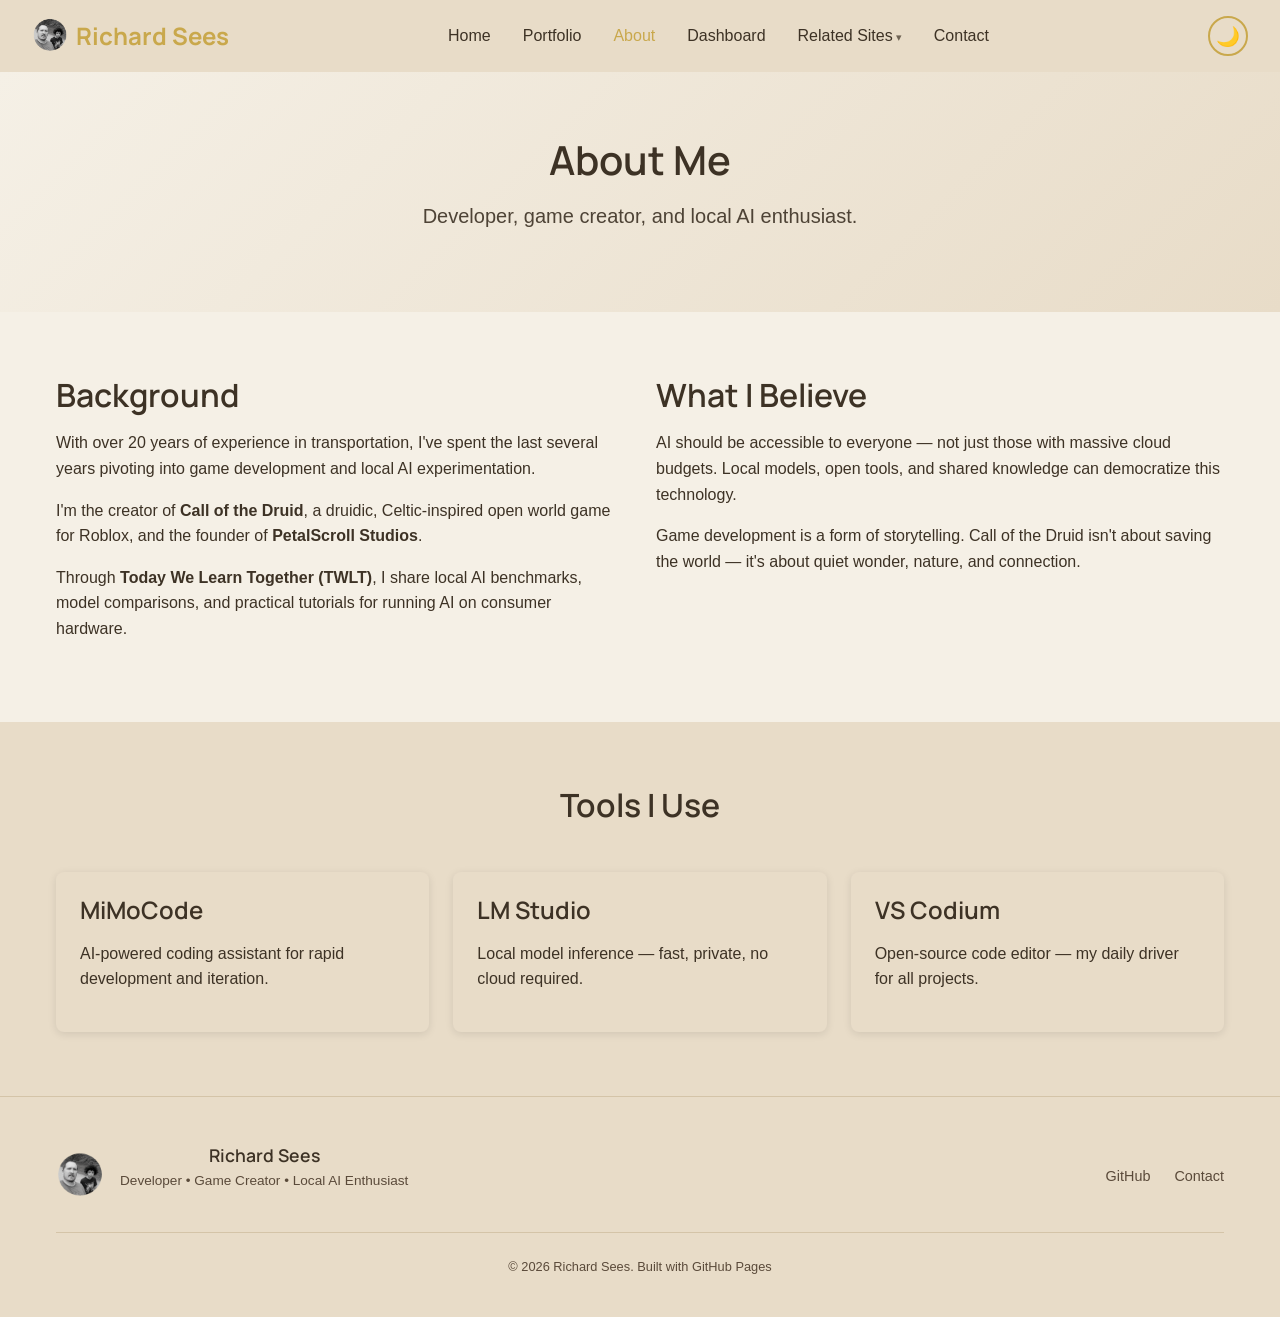
==== about.html @ 5d1503b6 "First iteration" ====
<!DOCTYPE html>
<html lang="en">
<head>
    <meta charset="UTF-8">
    <meta name="viewport" content="width=device-width, initial-scale=1.0">
    <meta name="description" content="About Richard Sees — 20+ years in transportation, game development, and local AI enthusiast.">
    <meta property="og:title" content="About | Richard Sees">
    <meta property="og:description" content="20+ years in transportation, game development, and local AI enthusiast.">
    <meta property="og:type" content="website">
    <meta name="twitter:card" content="summary_large_image">
    <meta name="twitter:title" content="About | Richard Sees">
    <title>About | Richard Sees</title>
    <link rel="icon" type="image/x-icon" href="favicon.ico">
    <link rel="stylesheet" href="css/base.css">
    <link rel="stylesheet" href="css/themes.css">
    <link rel="stylesheet" href="css/components.css">
    <link rel="stylesheet" href="css/responsive.css">
    <link rel="stylesheet" href="css/dropdowns.css">
    <link rel="stylesheet" href="css/site.css">
</head>
<body>
    <header>
        <nav class="navbar">
            <a href="index.html" class="logo"><img src="Richard_Sees_emblem.png" alt="" class="nav-emblem"> Richard Sees</a>
            <button class="nav-toggle" aria-label="Toggle navigation">
                <span></span><span></span><span></span>
            </button>
            <ul class="nav-links">
                <li><a href="index.html">Home</a></li>
                <li><a href="portfolio.html">Portfolio</a></li>
                <li><a href="about.html" class="active">About</a></li>
                <li><a href="dashboard.html">Dashboard</a></li>
                <li class="nav-item">
                    <a>Related Sites</a>
                    <ul class="dropdown-menu">
                        <li><a href="https://petalscroll-studios.github.io/petalscroll-studios/index.html">PetalScroll Studios</a></li>
                        <li><a href="https://petalscroll-studios.github.io/twlt/index.html">TWLT (Today We Learn Together)</a></li>
                    </ul>
                </li>
                <li><a href="contact.html">Contact</a></li>
            </ul>
            <button class="theme-toggle" aria-label="Toggle theme">🌙</button>
        </nav>
    </header>

    <main>
        <section class="hero">
            <div class="container">
                <h1>About Me</h1>
                <p>Developer, game creator, and local AI enthusiast.</p>
            </div>
        </section>

        <section class="section">
            <div class="container">
                <div class="grid-2">
                    <div>
                        <h2>Background</h2>
                        <p>With over 20 years of experience in transportation, I've spent the last several years pivoting into game development and local AI experimentation.</p>
                        <p>I'm the creator of <strong>Call of the Druid</strong>, a druidic, Celtic-inspired open world game for Roblox, and the founder of <strong>PetalScroll Studios</strong>.</p>
                        <p>Through <strong>Today We Learn Together (TWLT)</strong>, I share local AI benchmarks, model comparisons, and practical tutorials for running AI on consumer hardware.</p>
                    </div>
                    <div>
                        <h2>What I Believe</h2>
                        <p>AI should be accessible to everyone — not just those with massive cloud budgets. Local models, open tools, and shared knowledge can democratize this technology.</p>
                        <p>Game development is a form of storytelling. Call of the Druid isn't about saving the world — it's about quiet wonder, nature, and connection.</p>
                    </div>
                </div>
            </div>
        </section>

        <section class="section" style="background-color: var(--bg-secondary);">
            <div class="container">
                <h2 class="section-title">Tools I Use</h2>
                <div class="grid-3">
                    <div class="card">
                        <h3>MiMoCode</h3>
                        <p>AI-powered coding assistant for rapid development and iteration.</p>
                    </div>
                    <div class="card">
                        <h3>LM Studio</h3>
                        <p>Local model inference — fast, private, no cloud required.</p>
                    </div>
                    <div class="card">
                        <h3>VS Codium</h3>
                        <p>Open-source code editor — my daily driver for all projects.</p>
                    </div>
                </div>
            </div>
        </section>
    </main>

    <footer class="site-footer">
        <div class="container">
            <div class="footer-content">
                <div class="footer-brand">
                    <img src="Richard_Sees_emblem.png" alt="Richard Sees emblem" class="footer-emblem">
                    <div class="footer-info">
                        <h3 class="footer-title">Richard Sees</h3>
                        <p class="footer-description">Developer • Game Creator • Local AI Enthusiast</p>
                    </div>
                </div>
                <div class="footer-links">
                    <a href="#">GitHub</a>
                    <a href="contact.html">Contact</a>
                </div>
            </div>
            <div class="footer-bottom">
                <p>&copy; 2026 Richard Sees. Built with GitHub Pages</p>
            </div>
        </div>
    </footer>

    <script src="js/theme.js"></script>
    <script src="js/nav.js"></script>
</body>
</html>
---- css/base.css ----
/* base.css */
*, *::before, *::after {
    box-sizing: border-box;
    margin: 0;
    padding: 0;
}

html {
    font-size: 16px;
    scroll-behavior: smooth;
}

body {
    font-family: 'Inter', -apple-system, BlinkMacSystemFont, 'Segoe UI', Roboto, sans-serif;
    line-height: 1.6;
    min-height: 100vh;
    display: flex;
    flex-direction: column;
    background-color: var(--bg-primary);
    color: var(--text-primary);
}

a {
    color: var(--accent-primary);
    text-decoration: none;
    transition: color 0.3s ease;
}

a:hover {
    color: var(--accent-secondary);
}

img {
    max-width: 100%;
    height: auto;
}

.container {
    width: 100%;
    max-width: 1200px;
    margin: 0 auto;
    padding: 0 1rem;
}

/* Typography */
h1, h2, h3, h4, h5, h6 {
    font-weight: 600;
    line-height: 1.2;
    margin-bottom: 1rem;
}

h1 { font-size: 2.5rem; }
h2 { font-size: 2rem; }
h3 { font-size: 1.5rem; }
h4 { font-size: 1.25rem; }

p {
    margin-bottom: 1rem;
}

/* Navigation */
.navbar {
    display: flex;
    justify-content: space-between;
    align-items: center;
    padding: 1rem 2rem;
    background-color: var(--bg-secondary);
    position: sticky;
    top: 0;
    z-index: 100;
}

.logo {
    font-size: 1.5rem;
    font-weight: 700;
    color: var(--accent-primary);
}

.nav-links {
    display: flex;
    list-style: none;
    gap: 2rem;
}

.nav-links a {
    color: var(--text-primary);
    font-weight: 500;
}

.nav-links a:hover,
.nav-links a.active {
    color: var(--accent-primary);
}

.nav-toggle {
    display: none;
    flex-direction: column;
    gap: 5px;
    background: none;
    border: none;
    cursor: pointer;
}

.nav-toggle span {
    width: 25px;
    height: 3px;
    background-color: var(--text-primary);
    transition: 0.3s;
}

.theme-toggle {
    background: none;
    border: 2px solid var(--accent-primary);
    border-radius: 50%;
    width: 40px;
    height: 40px;
    font-size: 1.2rem;
    cursor: pointer;
    transition: all 0.3s ease;
}

.theme-toggle:hover {
    background-color: var(--accent-primary);
    color: var(--bg-primary);
}

/* Hero Section */
.hero {
    padding: 4rem 2rem;
    text-align: center;
    background: linear-gradient(135deg, var(--bg-primary), var(--bg-secondary));
}

.hero h1 {
    margin-bottom: 1rem;
}

.hero p {
    font-size: 1.25rem;
    opacity: 0.9;
}

/* Footer */
footer {
    margin-top: auto;
    padding: 2rem;
    text-align: center;
    background-color: var(--bg-secondary);
}

/* Mobile Responsive */
@media (max-width: 768px) {
    .nav-toggle {
        display: flex;
    }
    
    .nav-links {
        position: fixed;
        top: 70px;
        left: 0;
        right: 0;
        background-color: var(--bg-secondary);
        flex-direction: column;
        align-items: center;
        padding: 2rem;
        gap: 1.5rem;
        transform: translateY(-100%);
        opacity: 0;
        visibility: hidden;
        transition: all 0.3s ease;
    }
    
    .nav-links.active {
        transform: translateY(0);
        opacity: 1;
        visibility: visible;
    }
    
    h1 { font-size: 2rem; }
    h2 { font-size: 1.5rem; }
}
---- css/themes.css ----
/* themes.css */
:root {
    /* Hybrid Scroll (default for light mode) */
    --bg-primary: #f5f0e6;
    --bg-secondary: #e8dcc8;
    --accent-primary: #c9a84c;
    --accent-secondary: #b8860b;
    --text-primary: #3d3225;
    --text-secondary: #5a4a3a;
    --border-color: #d4c4a8;
    --shadow-color: rgba(0, 0, 0, 0.1);
}

[data-theme="dark"] {
    /* Dark Fantasy */
    --bg-primary: #0f0f23;
    --bg-secondary: #1a1a2e;
    --accent-primary: #9b59b6;
    --accent-secondary: #8e44ad;
    --text-primary: #e0e0e0;
    --text-secondary: #b0b0b0;
    --border-color: #3a3a5c;
    --shadow-color: rgba(0, 0, 0, 0.3);
}

@media (prefers-color-scheme: dark) {
    :root:not([data-theme="light"]) {
        --bg-primary: #0f0f23;
        --bg-secondary: #1a1a2e;
        --accent-primary: #9b59b6;
        --accent-secondary: #8e44ad;
        --text-primary: #e0e0e0;
        --text-secondary: #b0b0b0;
        --border-color: #3a3a5c;
        --shadow-color: rgba(0, 0, 0, 0.3);
    }
}
---- css/components.css ----
/* components.css */
/* Cards */
.card {
    background-color: var(--bg-secondary);
    border-radius: 8px;
    padding: 1.5rem;
    box-shadow: 0 2px 8px var(--shadow-color);
    transition: transform 0.3s ease, box-shadow 0.3s ease;
}

.card:hover {
    transform: translateY(-4px);
    box-shadow: 0 4px 16px var(--shadow-color);
}

/* Sections */
.section {
    padding: 4rem 2rem;
}

.section-title {
    text-align: center;
    margin-bottom: 3rem;
}

/* Grid layouts */
.grid-2 {
    display: grid;
    grid-template-columns: repeat(auto-fit, minmax(300px, 1fr));
    gap: 2rem;
}

.grid-3 {
    display: grid;
    grid-template-columns: repeat(auto-fit, minmax(250px, 1fr));
    gap: 1.5rem;
}

/* Buttons */
.btn {
    display: inline-block;
    padding: 0.75rem 1.5rem;
    border-radius: 4px;
    font-weight: 500;
    text-align: center;
    transition: all 0.3s ease;
    cursor: pointer;
}

.btn-primary {
    background-color: var(--accent-primary);
    color: var(--bg-primary);
    border: none;
}

.btn-primary:hover {
    background-color: var(--accent-secondary);
    color: var(--bg-primary);
}

.btn-secondary {
    background-color: transparent;
    color: var(--accent-primary);
    border: 2px solid var(--accent-primary);
}

.btn-secondary:hover {
    background-color: var(--accent-primary);
    color: var(--bg-primary);
}

/* Hero variants */
.hero-featured {
    padding: 6rem 2rem;
    text-align: center;
    background: linear-gradient(135deg, var(--bg-primary) 0%, var(--bg-secondary) 100%);
    position: relative;
    overflow: hidden;
}

.hero-actions {
    display: flex;
    gap: 1rem;
    justify-content: center;
    margin-top: 2rem;
}

/* Featured game card */
.featured-game {
    display: grid;
    grid-template-columns: 1fr 1fr;
    gap: 3rem;
    align-items: center;
    padding: 3rem;
}

@media (max-width: 768px) {
    .featured-game {
        grid-template-columns: 1fr;
        text-align: center;
    }
}

/* Stats */
.stats {
    display: flex;
    justify-content: center;
    gap: 3rem;
    flex-wrap: wrap;
    padding: 2rem;
}

.stat {
    text-align: center;
}

.stat-number {
    font-size: 2.5rem;
    font-weight: 700;
    color: var(--accent-primary);
}

.stat-label {
    font-size: 0.9rem;
    color: var(--text-secondary);
    text-transform: uppercase;
    letter-spacing: 1px;
}

/* Social links */
.social-links {
    display: flex;
    justify-content: center;
    gap: 1.5rem;
    margin-top: 2rem;
}

.social-links a {
    display: flex;
    align-items: center;
    justify-content: center;
    width: 50px;
    height: 50px;
    border-radius: 50%;
    background-color: var(--bg-secondary);
    color: var(--text-primary);
    font-size: 1.5rem;
    transition: all 0.3s ease;
}

.social-links a:hover {
    background-color: var(--accent-primary);
    color: var(--bg-primary);
    transform: scale(1.1);
}

/* Footer */
.site-footer {
    margin-top: auto;
    padding: 3rem 0 1.5rem;
    border-top: 1px solid var(--border-color);
    background-color: var(--bg-secondary);
}

.footer-content {
    display: flex;
    justify-content: space-between;
    align-items: center;
    flex-wrap: wrap;
    gap: 2rem;
    margin-bottom: 1.5rem;
}

.footer-brand {
    display: flex;
    align-items: center;
    gap: 1rem;
}

.footer-emblem {
    width: 48px;
    height: 48px;
    border-radius: 50%;
    object-fit: cover;
}

.footer-title {
    font-size: 1.1rem;
    margin-bottom: 0.25rem;
}

.footer-description {
    font-size: 0.85rem;
    color: var(--text-secondary);
}

.footer-links {
    display: flex;
    gap: 1.5rem;
}

.footer-links a {
    color: var(--text-secondary);
    font-size: 0.9rem;
}

.footer-links a:hover {
    color: var(--accent-primary);
}

.footer-bottom {
    text-align: center;
    padding-top: 1.5rem;
    border-top: 1px solid var(--border-color);
    font-size: 0.8rem;
    color: var(--text-secondary);
}

@media (max-width: 768px) {
    .footer-content {
        flex-direction: column;
        text-align: center;
    }
    .footer-brand {
        flex-direction: column;
    }
}

/* Dashboard (Richard Sees only) */
.dashboard-layout {
    display: flex;
    height: calc(100vh - 60px);
    overflow: hidden;
}

.dashboard-sidebar {
    width: 220px;
    background: #0d0d1a;
    border-right: 1px solid #2a2a3e;
    display: flex;
    flex-direction: column;
    font-family: 'JetBrains Mono', 'Fira Code', monospace;
    font-size: 0.8rem;
    flex-shrink: 0;
    overflow-y: auto;
}

.sidebar-header {
    padding: 1rem;
    border-bottom: 1px solid #2a2a3e;
    text-align: center;
    font-weight: 700;
    color: #7c8a9e;
    text-transform: uppercase;
    letter-spacing: 2px;
    font-size: 0.7rem;
}

.sidebar-nav {
    flex: 1;
    padding: 0.5rem 0;
}

.sidebar-item {
    display: flex;
    align-items: center;
    gap: 0.75rem;
    padding: 0.65rem 1rem;
    color: #8892a4;
    cursor: pointer;
    transition: all 0.15s ease;
    border-left: 3px solid transparent;
    text-decoration: none;
    position: relative;
}

.sidebar-item:hover {
    background: #141428;
    color: #c0c8d8;
}

.sidebar-item.active {
    background: #141428;
    color: #e8ecf4;
    border-left-color: #5a9cf8;
}

.sidebar-item .icon {
    width: 20px;
    text-align: center;
    font-size: 0.95rem;
}

.sidebar-item .label {
    flex: 1;
    white-space: nowrap;
    overflow: hidden;
    text-overflow: ellipsis;
}

.sidebar-item .remove-btn {
    display: none;
    background: none;
    border: none;
    color: #e74c3c;
    cursor: pointer;
    font-size: 0.85rem;
    padding: 0 0.25rem;
}

.sidebar-item:hover .remove-btn {
    display: block;
}

.sidebar-item:hover .external-icon {
    display: inline;
}

.sidebar-item .external-icon {
    display: none;
    font-size: 0.65rem;
    color: #5a6478;
}

.sidebar-divider {
    height: 1px;
    background: #2a2a3e;
    margin: 0.5rem 1rem;
}

.sidebar-footer {
    padding: 0.75rem 1rem;
    border-top: 1px solid #2a2a3e;
}

.sidebar-add-btn {
    display: flex;
    align-items: center;
    gap: 0.5rem;
    width: 100%;
    padding: 0.5rem 0.75rem;
    background: none;
    border: 1px dashed #3a3a50;
    border-radius: 4px;
    color: #6a7488;
    cursor: pointer;
    font-family: inherit;
    font-size: 0.75rem;
    transition: all 0.15s ease;
}

.sidebar-add-btn:hover {
    border-color: #5a9cf8;
    color: #5a9cf8;
}

.dashboard-main {
    flex: 1;
    overflow-y: auto;
    background: var(--bg-primary);
    height: calc(100vh - 60px);
}

.dashboard-panel {
    display: none;
    padding: 1.5rem;
    min-height: 100%;
}

.dashboard-panel.active {
    display: flex;
    flex-direction: column;
}

.calendar-panel {
    align-items: stretch;
}

.calendar-panel iframe {
    border: 1px solid #2a2a3e;
    border-radius: 4px;
    width: 100%;
    flex: 1;
    min-height: 500px;
}

.kanban-panel {
    overflow-y: auto;
}

.kanban-panel .kanban-board {
    display: grid;
    grid-template-columns: repeat(3, 1fr);
    gap: 1rem;
}

.kanban-panel .kanban-column {
    background: var(--bg-secondary);
    padding: 1rem;
    border-radius: 4px;
    border: 1px solid #2a2a3e;
    min-height: 300px;
    overflow-y: auto;
}

.links-panel {
    overflow-y: auto;
}

.links-panel .links-grid {
    display: grid;
    grid-template-columns: repeat(auto-fill, minmax(180px, 1fr));
    gap: 1rem;
}

.links-panel .link-card {
    display: flex;
    align-items: center;
    gap: 0.75rem;
    padding: 1rem;
    background: var(--bg-secondary);
    border: 1px solid #2a2a3e;
    border-radius: 4px;
    text-decoration: none;
    color: var(--text-primary);
    transition: all 0.15s ease;
}

.links-panel .link-card:hover {
    border-color: #5a9cf8;
    transform: translateY(-2px);
}

.external-panel {
    align-items: center;
    justify-content: center;
    text-align: center;
}

.external-panel .external-icon-large {
    font-size: 3rem;
    margin-bottom: 1rem;
}

.external-panel h2 {
    margin-bottom: 0.5rem;
}

.external-panel p {
    color: var(--text-secondary);
    margin-bottom: 1.5rem;
    max-width: 400px;
}

.sidebar-editor-overlay {
    display: none;
    position: fixed;
    top: 0; left: 0; right: 0; bottom: 0;
    background: rgba(0,0,0,0.7);
    z-index: 1000;
    justify-content: center;
    align-items: center;
}

.sidebar-editor-overlay.visible {
    display: flex;
}

.sidebar-editor {
    background: #0d0d1a;
    border: 1px solid #2a2a3e;
    padding: 1.5rem;
    border-radius: 8px;
    max-width: 450px;
    width: 90%;
    max-height: 80vh;
    overflow-y: auto;
    font-family: 'JetBrains Mono', monospace;
    font-size: 0.8rem;
    color: #c0c8d8;
}

.sidebar-editor h3 {
    margin-bottom: 1rem;
    color: #e8ecf4;
}

.sidebar-editor-row {
    display: flex;
    gap: 0.5rem;
    margin-bottom: 0.5rem;
    align-items: center;
}

.sidebar-editor-row input {
    padding: 0.4rem;
    border: 1px solid #3a3a50;
    border-radius: 4px;
    background: #141428;
    color: #c0c8d8;
    font-family: inherit;
    font-size: 0.8rem;
}

.sidebar-editor-row input:focus {
    outline: none;
    border-color: #5a9cf8;
}

.sidebar-editor-row .icon-input {
    width: 40px;
    text-align: center;
}

.sidebar-editor-row .remove-link-btn {
    padding: 0.4rem 0.6rem;
    background: #e74c3c;
    color: white;
    border: none;
    border-radius: 4px;
    cursor: pointer;
    font-size: 0.75rem;
}

.sidebar-editor-btns {
    display: flex;
    gap: 0.5rem;
    margin-top: 1rem;
}

.sidebar-editor-btns button {
    flex: 1;
    padding: 0.5rem;
    border: none;
    border-radius: 4px;
    cursor: pointer;
    font-family: inherit;
    font-size: 0.8rem;
}

.sidebar-editor-btns .save-btn {
    background: #5a9cf8;
    color: #0d0d1a;
}

.sidebar-editor-btns .cancel-btn {
    background: #2a2a3e;
    color: #c0c8d8;
}

.sidebar-editor-btns .reset-btn {
    background: #3a3a50;
    color: #8892a4;
}

.sidebar-editor-btns .add-btn {
    background: #1a6b3a;
    color: #c0c8d8;
}

@media (max-width: 768px) {
    .dashboard-sidebar {
        width: 60px;
    }
    .sidebar-header {
        display: none;
    }
    .sidebar-item .label {
        display: none;
    }
    .sidebar-item {
        justify-content: center;
        padding: 0.75rem;
    }
    .sidebar-item .remove-btn {
        display: none !important;
    }
    .sidebar-add-btn span {
        display: none;
    }
    .sidebar-add-btn {
        justify-content: center;
    }
    .kanban-panel .kanban-board {
        grid-template-columns: 1fr;
    }
}
---- css/responsive.css ----
/* responsive.css */

/* Tablet */
@media (max-width: 992px) {
    .featured-game {
        grid-template-columns: 1fr;
        text-align: center;
    }
    
    .stats {
        gap: 2rem;
    }
    
    .game-info {
        grid-template-columns: 1fr;
    }
}

/* Mobile */
@media (max-width: 768px) {
    h1 { font-size: 2rem; }
    h2 { font-size: 1.5rem; }
    
    .section {
        padding: 3rem 1rem;
    }
    
    .hero-featured {
        padding: 4rem 1rem;
    }
    
    .grid-2, .grid-3 {
        grid-template-columns: 1fr;
    }
}

/* Small Mobile */
@media (max-width: 480px) {
    .navbar {
        padding: 1rem;
    }
    
    .logo {
        font-size: 1.25rem;
    }
    
    .btn {
        padding: 0.5rem 1rem;
        font-size: 0.9rem;
    }
    
    .hero h1 {
        font-size: 1.75rem;
    }
    
    .hero p {
        font-size: 1rem;
    }
    
    .social-links a {
        width: 40px;
        height: 40px;
        font-size: 1.2rem;
    }
    
    .featured-game {
        padding: 1.5rem;
    }
}
---- css/dropdowns.css ----
/* dropdowns.css - Navigation dropdown styles */

/* Dropdown container */
.nav-item {
    position: relative;
}

/* Dropdown toggle - items with dropdowns */
.nav-item > a::after {
    content: ' ▾';
    font-size: 0.7em;
    opacity: 0.7;
}

/* Dropdown menu */
.dropdown-menu {
    display: none;
    position: absolute;
    top: 100%;
    left: 0;
    min-width: 200px;
    background: var(--bg-secondary);
    border-radius: 4px;
    box-shadow: 0 4px 16px var(--shadow-color);
    z-index: 1000;
    list-style: none;
    padding: 0.5rem 0;
    margin: 0;
}

/* Show dropdown on hover/focus */
.nav-item:hover > .dropdown-menu,
.nav-item:focus-within > .dropdown-menu {
    display: block;
}

/* Dropdown items */
.dropdown-menu li a {
    display: block;
    padding: 0.75rem 1.5rem;
    color: var(--text-primary);
    text-decoration: none;
    transition: background 0.2s ease;
}

.dropdown-menu li a:hover {
    background: var(--bg-primary);
    color: var(--accent-primary);
}

/* Mobile adjustments */
@media (max-width: 768px) {
    .dropdown-menu {
        position: static;
        box-shadow: none;
        background: var(--bg-primary);
        padding-left: 1rem;
    }

    .nav-item > a::after {
        content: ' +';
    }

    .nav-item.open > a::after {
        content: ' −';
    }

    .nav-item.open > .dropdown-menu {
        display: block;
    }
}
---- css/site.css ----
/* site.css — Richard Sees specific */
@import url('https://fonts.googleapis.com/css2?family=Manrope:wght@400;500;600;700&display=swap');

h1, h2, h3, h4, h5, h6 {
    font-family: 'Manrope', sans-serif;
}

.logo {
    font-family: 'Manrope', sans-serif;
}

/* Nav emblem styling */
.logo {
    display: flex;
    align-items: center;
    gap: 0.5rem;
}

.nav-emblem {
    width: 36px;
    height: 36px;
    border-radius: 50%;
    object-fit: cover;
}
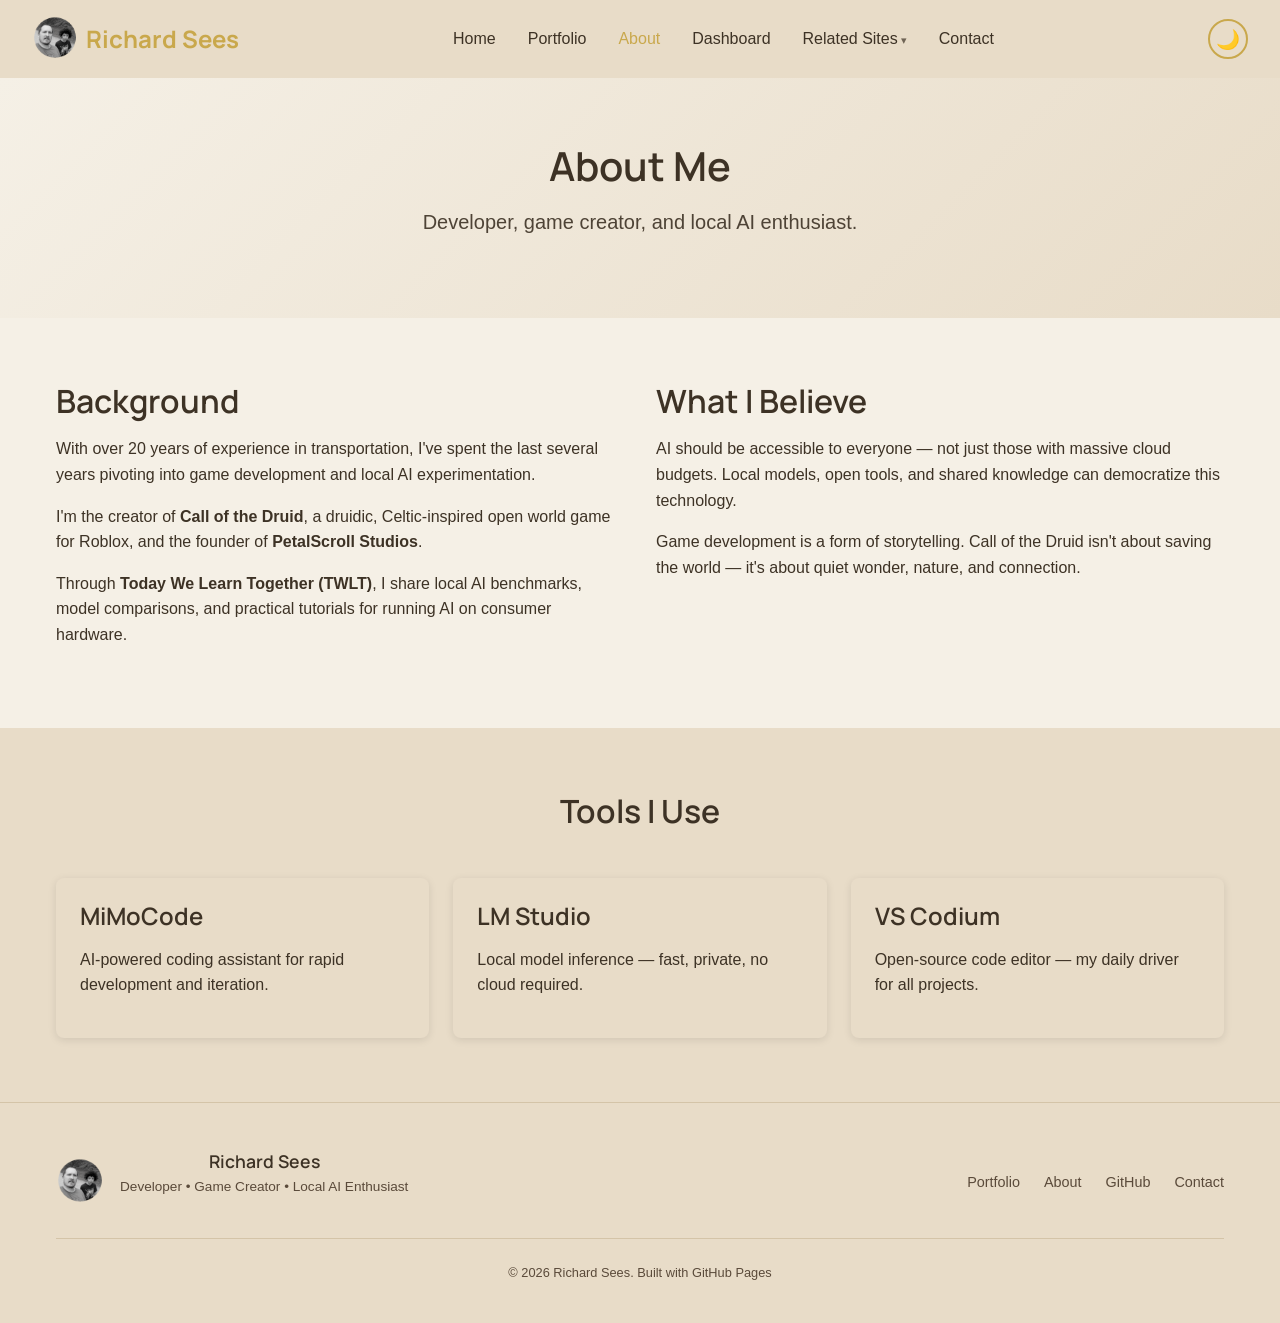
==== commit 5c7749e6: "Clean public dashboard references and update site polish" ====
--- a/about.html
+++ b/about.html
@@ -7,6 +7,7 @@
     <meta property="og:title" content="About | Richard Sees">
     <meta property="og:description" content="20+ years in transportation, game development, and local AI enthusiast.">
     <meta property="og:type" content="website">
+    <meta property="og:image" content="https://richard-sees.github.io/mainsite/Richard_Sees_emblem.png">
     <meta name="twitter:card" content="summary_large_image">
     <meta name="twitter:title" content="About | Richard Sees">
     <title>About | Richard Sees</title>
@@ -33,8 +34,8 @@
                 <li class="nav-item">
                     <a>Related Sites</a>
                     <ul class="dropdown-menu">
-                        <li><a href="https://petalscroll-studios.github.io/petalscroll-studios/index.html">PetalScroll Studios</a></li>
-                        <li><a href="https://petalscroll-studios.github.io/twlt/index.html">TWLT (Today We Learn Together)</a></li>
+                        <li><a href="https://petalscroll-studios.github.io/mainsite/index.html">PetalScroll Studios</a></li>
+                        <li><a href="https://twlt-today-we-learn-together.github.io/mainsite/index.html">TWLT (Today We Learn Together)</a></li>
                     </ul>
                 </li>
                 <li><a href="contact.html">Contact</a></li>
@@ -101,7 +102,9 @@
                     </div>
                 </div>
                 <div class="footer-links">
-                    <a href="#">GitHub</a>
+                    <a href="portfolio.html">Portfolio</a>
+                    <a href="about.html">About</a>
+                    <a href="https://github.com/richard-sees">GitHub</a>
                     <a href="contact.html">Contact</a>
                 </div>
             </div>
--- a/css/base.css
+++ b/css/base.css
@@ -179,3 +179,11 @@
     h1 { font-size: 2rem; }
     h2 { font-size: 1.5rem; }
 }
+
+/* Keyboard focus visibility (2026-07-09 polish pass — this file is
+   shared: keep byte-identical across all three sites) */
+a:focus-visible,
+button:focus-visible {
+    outline: 2px solid currentColor;
+    outline-offset: 2px;
+}
--- a/css/components.css
+++ b/css/components.css
@@ -78,6 +78,31 @@
     overflow: hidden;
 }
 
+.hero-brand-media {
+    display: block;
+    height: auto;
+    object-fit: contain;
+    margin: 0 auto 2rem;
+}
+
+.hero-brand-media--wide {
+    width: 100%;
+    max-width: 840px;
+    border-radius: 8px;
+    background-color: var(--bg-secondary);
+    box-shadow: 0 4px 16px var(--shadow-color);
+}
+
+.hero-brand-media--emblem {
+    width: min(100%, 390px);
+    max-width: 390px;
+    padding: 1rem;
+    border: 1px solid var(--border-color);
+    border-radius: 8px;
+    background-color: var(--bg-secondary);
+    box-shadow: 0 4px 16px var(--shadow-color);
+}
+
 .hero-actions {
     display: flex;
     gap: 1rem;
@@ -95,6 +120,10 @@
 }
 
 @media (max-width: 768px) {
+    .hero-brand-media--emblem {
+        padding: 0.75rem;
+    }
+
     .featured-game {
         grid-template-columns: 1fr;
         text-align: center;
@@ -225,363 +254,3 @@
         flex-direction: column;
     }
 }
-
-/* Dashboard (Richard Sees only) */
-.dashboard-layout {
-    display: flex;
-    height: calc(100vh - 60px);
-    overflow: hidden;
-}
-
-.dashboard-sidebar {
-    width: 220px;
-    background: #0d0d1a;
-    border-right: 1px solid #2a2a3e;
-    display: flex;
-    flex-direction: column;
-    font-family: 'JetBrains Mono', 'Fira Code', monospace;
-    font-size: 0.8rem;
-    flex-shrink: 0;
-    overflow-y: auto;
-}
-
-.sidebar-header {
-    padding: 1rem;
-    border-bottom: 1px solid #2a2a3e;
-    text-align: center;
-    font-weight: 700;
-    color: #7c8a9e;
-    text-transform: uppercase;
-    letter-spacing: 2px;
-    font-size: 0.7rem;
-}
-
-.sidebar-nav {
-    flex: 1;
-    padding: 0.5rem 0;
-}
-
-.sidebar-item {
-    display: flex;
-    align-items: center;
-    gap: 0.75rem;
-    padding: 0.65rem 1rem;
-    color: #8892a4;
-    cursor: pointer;
-    transition: all 0.15s ease;
-    border-left: 3px solid transparent;
-    text-decoration: none;
-    position: relative;
-}
-
-.sidebar-item:hover {
-    background: #141428;
-    color: #c0c8d8;
-}
-
-.sidebar-item.active {
-    background: #141428;
-    color: #e8ecf4;
-    border-left-color: #5a9cf8;
-}
-
-.sidebar-item .icon {
-    width: 20px;
-    text-align: center;
-    font-size: 0.95rem;
-}
-
-.sidebar-item .label {
-    flex: 1;
-    white-space: nowrap;
-    overflow: hidden;
-    text-overflow: ellipsis;
-}
-
-.sidebar-item .remove-btn {
-    display: none;
-    background: none;
-    border: none;
-    color: #e74c3c;
-    cursor: pointer;
-    font-size: 0.85rem;
-    padding: 0 0.25rem;
-}
-
-.sidebar-item:hover .remove-btn {
-    display: block;
-}
-
-.sidebar-item:hover .external-icon {
-    display: inline;
-}
-
-.sidebar-item .external-icon {
-    display: none;
-    font-size: 0.65rem;
-    color: #5a6478;
-}
-
-.sidebar-divider {
-    height: 1px;
-    background: #2a2a3e;
-    margin: 0.5rem 1rem;
-}
-
-.sidebar-footer {
-    padding: 0.75rem 1rem;
-    border-top: 1px solid #2a2a3e;
-}
-
-.sidebar-add-btn {
-    display: flex;
-    align-items: center;
-    gap: 0.5rem;
-    width: 100%;
-    padding: 0.5rem 0.75rem;
-    background: none;
-    border: 1px dashed #3a3a50;
-    border-radius: 4px;
-    color: #6a7488;
-    cursor: pointer;
-    font-family: inherit;
-    font-size: 0.75rem;
-    transition: all 0.15s ease;
-}
-
-.sidebar-add-btn:hover {
-    border-color: #5a9cf8;
-    color: #5a9cf8;
-}
-
-.dashboard-main {
-    flex: 1;
-    overflow-y: auto;
-    background: var(--bg-primary);
-    height: calc(100vh - 60px);
-}
-
-.dashboard-panel {
-    display: none;
-    padding: 1.5rem;
-    min-height: 100%;
-}
-
-.dashboard-panel.active {
-    display: flex;
-    flex-direction: column;
-}
-
-.calendar-panel {
-    align-items: stretch;
-}
-
-.calendar-panel iframe {
-    border: 1px solid #2a2a3e;
-    border-radius: 4px;
-    width: 100%;
-    flex: 1;
-    min-height: 500px;
-}
-
-.kanban-panel {
-    overflow-y: auto;
-}
-
-.kanban-panel .kanban-board {
-    display: grid;
-    grid-template-columns: repeat(3, 1fr);
-    gap: 1rem;
-}
-
-.kanban-panel .kanban-column {
-    background: var(--bg-secondary);
-    padding: 1rem;
-    border-radius: 4px;
-    border: 1px solid #2a2a3e;
-    min-height: 300px;
-    overflow-y: auto;
-}
-
-.links-panel {
-    overflow-y: auto;
-}
-
-.links-panel .links-grid {
-    display: grid;
-    grid-template-columns: repeat(auto-fill, minmax(180px, 1fr));
-    gap: 1rem;
-}
-
-.links-panel .link-card {
-    display: flex;
-    align-items: center;
-    gap: 0.75rem;
-    padding: 1rem;
-    background: var(--bg-secondary);
-    border: 1px solid #2a2a3e;
-    border-radius: 4px;
-    text-decoration: none;
-    color: var(--text-primary);
-    transition: all 0.15s ease;
-}
-
-.links-panel .link-card:hover {
-    border-color: #5a9cf8;
-    transform: translateY(-2px);
-}
-
-.external-panel {
-    align-items: center;
-    justify-content: center;
-    text-align: center;
-}
-
-.external-panel .external-icon-large {
-    font-size: 3rem;
-    margin-bottom: 1rem;
-}
-
-.external-panel h2 {
-    margin-bottom: 0.5rem;
-}
-
-.external-panel p {
-    color: var(--text-secondary);
-    margin-bottom: 1.5rem;
-    max-width: 400px;
-}
-
-.sidebar-editor-overlay {
-    display: none;
-    position: fixed;
-    top: 0; left: 0; right: 0; bottom: 0;
-    background: rgba(0,0,0,0.7);
-    z-index: 1000;
-    justify-content: center;
-    align-items: center;
-}
-
-.sidebar-editor-overlay.visible {
-    display: flex;
-}
-
-.sidebar-editor {
-    background: #0d0d1a;
-    border: 1px solid #2a2a3e;
-    padding: 1.5rem;
-    border-radius: 8px;
-    max-width: 450px;
-    width: 90%;
-    max-height: 80vh;
-    overflow-y: auto;
-    font-family: 'JetBrains Mono', monospace;
-    font-size: 0.8rem;
-    color: #c0c8d8;
-}
-
-.sidebar-editor h3 {
-    margin-bottom: 1rem;
-    color: #e8ecf4;
-}
-
-.sidebar-editor-row {
-    display: flex;
-    gap: 0.5rem;
-    margin-bottom: 0.5rem;
-    align-items: center;
-}
-
-.sidebar-editor-row input {
-    padding: 0.4rem;
-    border: 1px solid #3a3a50;
-    border-radius: 4px;
-    background: #141428;
-    color: #c0c8d8;
-    font-family: inherit;
-    font-size: 0.8rem;
-}
-
-.sidebar-editor-row input:focus {
-    outline: none;
-    border-color: #5a9cf8;
-}
-
-.sidebar-editor-row .icon-input {
-    width: 40px;
-    text-align: center;
-}
-
-.sidebar-editor-row .remove-link-btn {
-    padding: 0.4rem 0.6rem;
-    background: #e74c3c;
-    color: white;
-    border: none;
-    border-radius: 4px;
-    cursor: pointer;
-    font-size: 0.75rem;
-}
-
-.sidebar-editor-btns {
-    display: flex;
-    gap: 0.5rem;
-    margin-top: 1rem;
-}
-
-.sidebar-editor-btns button {
-    flex: 1;
-    padding: 0.5rem;
-    border: none;
-    border-radius: 4px;
-    cursor: pointer;
-    font-family: inherit;
-    font-size: 0.8rem;
-}
-
-.sidebar-editor-btns .save-btn {
-    background: #5a9cf8;
-    color: #0d0d1a;
-}
-
-.sidebar-editor-btns .cancel-btn {
-    background: #2a2a3e;
-    color: #c0c8d8;
-}
-
-.sidebar-editor-btns .reset-btn {
-    background: #3a3a50;
-    color: #8892a4;
-}
-
-.sidebar-editor-btns .add-btn {
-    background: #1a6b3a;
-    color: #c0c8d8;
-}
-
-@media (max-width: 768px) {
-    .dashboard-sidebar {
-        width: 60px;
-    }
-    .sidebar-header {
-        display: none;
-    }
-    .sidebar-item .label {
-        display: none;
-    }
-    .sidebar-item {
-        justify-content: center;
-        padding: 0.75rem;
-    }
-    .sidebar-item .remove-btn {
-        display: none !important;
-    }
-    .sidebar-add-btn span {
-        display: none;
-    }
-    .sidebar-add-btn {
-        justify-content: center;
-    }
-    .kanban-panel .kanban-board {
-        grid-template-columns: 1fr;
-    }
-}
--- a/css/site.css
+++ b/css/site.css
@@ -17,8 +17,10 @@
 }
 
 .nav-emblem {
-    width: 36px;
-    height: 36px;
+    /* 46px (was 36px) so the emblem is recognizable at a glance;
+       the photo is circular artwork, so the circle crop suits it. */
+    width: 46px;
+    height: 46px;
     border-radius: 50%;
     object-fit: cover;
 }
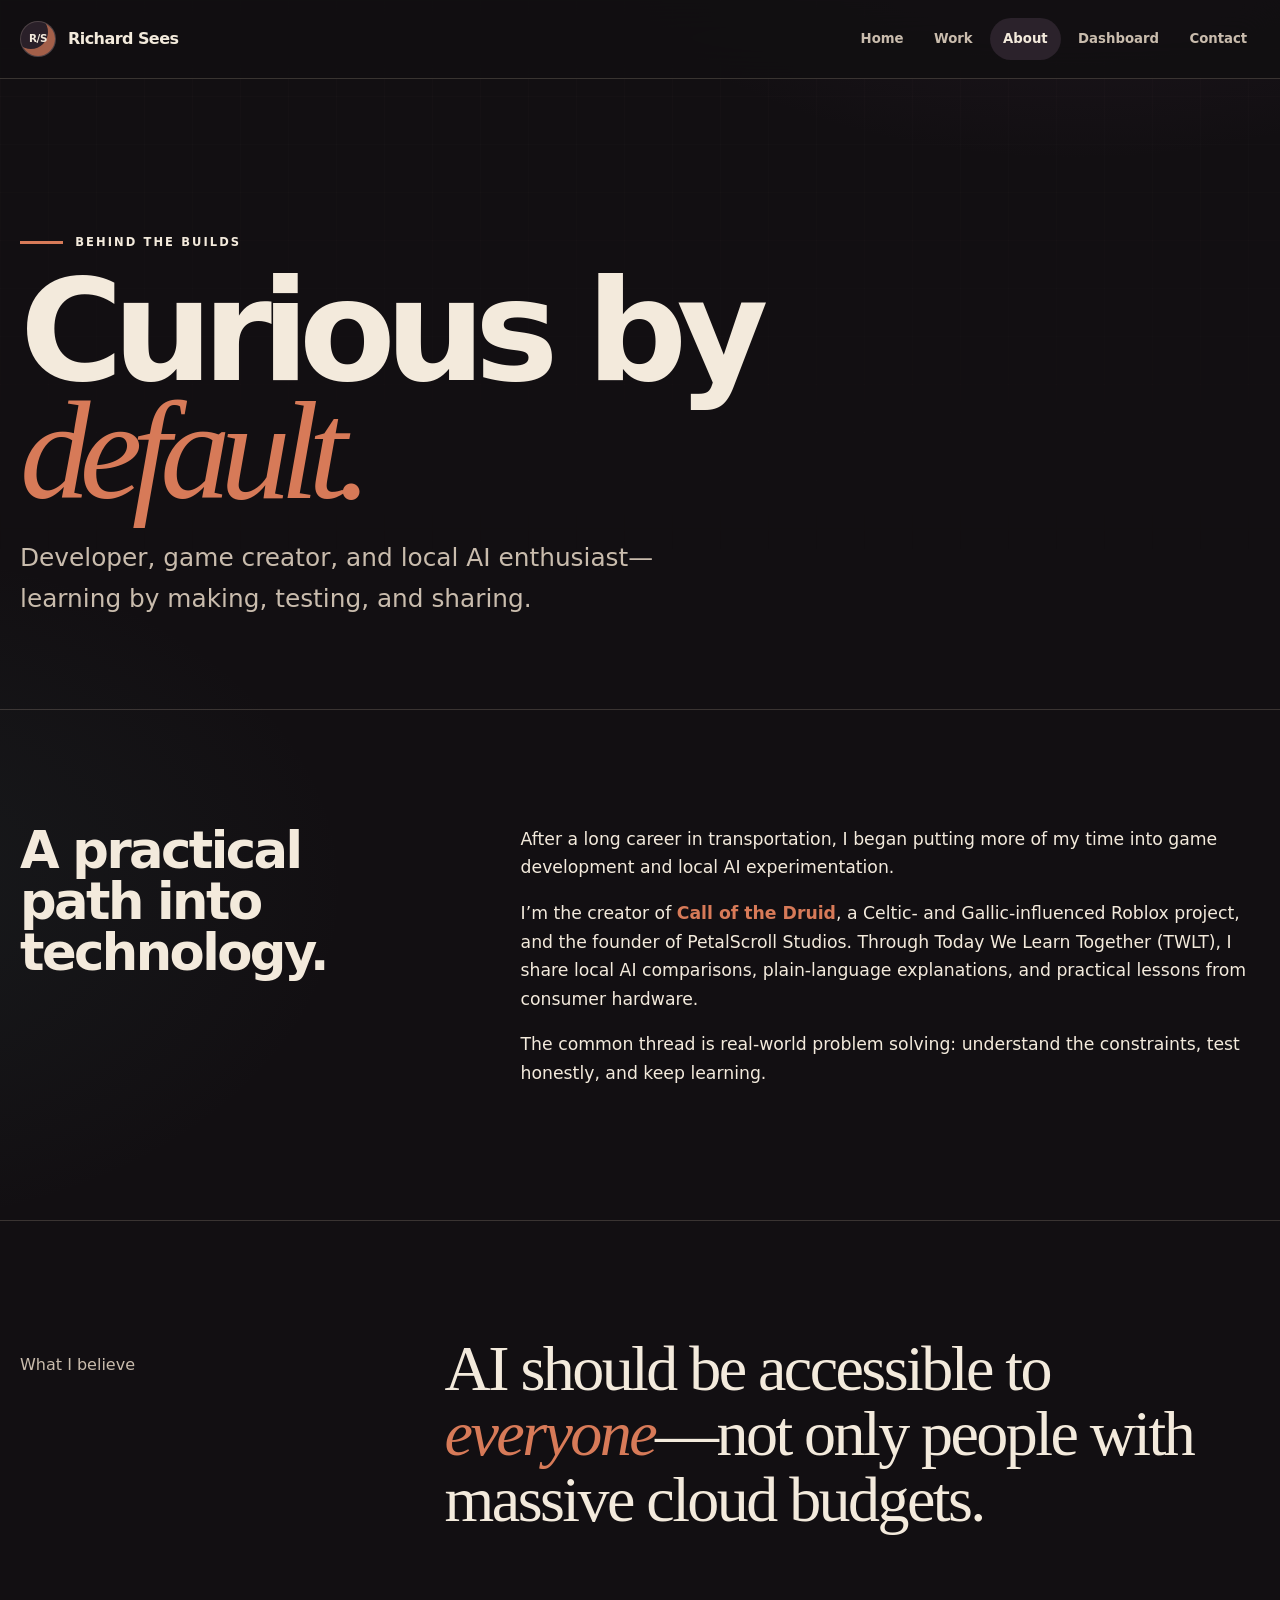
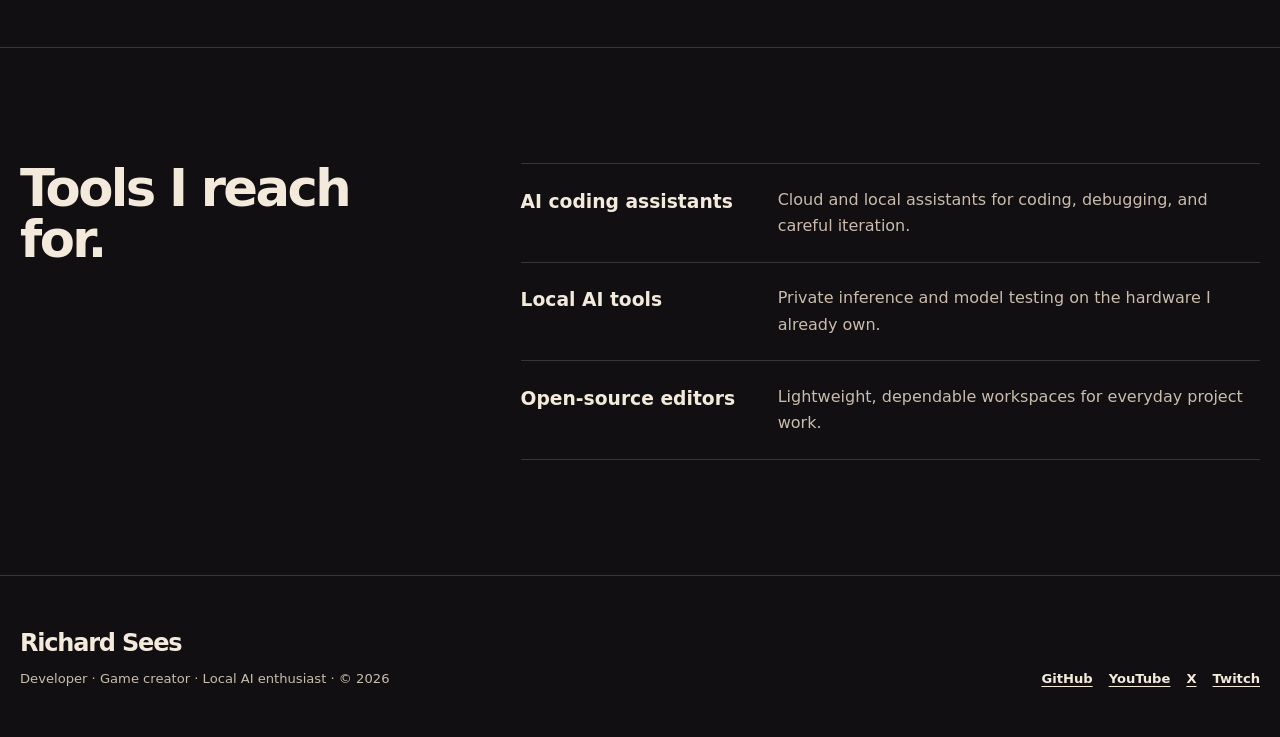
==== commit 0f4f90af: "Finalize website redesign" ====
--- a/about.html
+++ b/about.html
@@ -1,120 +1,41 @@
-<!DOCTYPE html>
-<html lang="en">
-<head>
-    <meta charset="UTF-8">
-    <meta name="viewport" content="width=device-width, initial-scale=1.0">
-    <meta name="description" content="About Richard Sees — 20+ years in transportation, game development, and local AI enthusiast.">
-    <meta property="og:title" content="About | Richard Sees">
-    <meta property="og:description" content="20+ years in transportation, game development, and local AI enthusiast.">
+<!doctype html>
+<html lang="en"><head><meta charset="utf-8"><meta name="viewport" content="width=device-width, initial-scale=1"><meta name="description" content="About Richard Sees, developer, game creator, and local AI enthusiast.">
+    <!-- SOCIAL-METADATA:START -->
+    <link rel="canonical" href="https://richard-sees.github.io/mainsite/about.html">
+    <meta property="og:title" content="About — Richard Sees">
+    <meta property="og:description" content="About Richard Sees, developer, game creator, and local AI enthusiast.">
     <meta property="og:type" content="website">
-    <meta property="og:image" content="https://richard-sees.github.io/mainsite/Richard_Sees_emblem.png">
+    <meta property="og:url" content="https://richard-sees.github.io/mainsite/about.html">
+    <meta property="og:image" content="https://richard-sees.github.io/mainsite/assets/share-card.webp">
+    <meta property="og:image:width" content="1200">
+    <meta property="og:image:height" content="630">
+    <meta property="og:image:alt" content="Richard Sees — developer, game creator, and local AI enthusiast">
     <meta name="twitter:card" content="summary_large_image">
-    <meta name="twitter:title" content="About | Richard Sees">
-    <title>About | Richard Sees</title>
-    <link rel="icon" type="image/x-icon" href="favicon.ico">
-    <link rel="stylesheet" href="css/base.css">
-    <link rel="stylesheet" href="css/themes.css">
-    <link rel="stylesheet" href="css/components.css">
-    <link rel="stylesheet" href="css/responsive.css">
-    <link rel="stylesheet" href="css/dropdowns.css">
-    <link rel="stylesheet" href="css/site.css">
-</head>
-<body>
-    <header>
-        <nav class="navbar">
-            <a href="index.html" class="logo"><img src="Richard_Sees_emblem.png" alt="" class="nav-emblem"> Richard Sees</a>
-            <button class="nav-toggle" aria-label="Toggle navigation">
+    <meta name="twitter:title" content="About — Richard Sees">
+    <meta name="twitter:description" content="About Richard Sees, developer, game creator, and local AI enthusiast.">
+    <meta name="twitter:image" content="https://richard-sees.github.io/mainsite/assets/share-card.webp">
+    <meta name="twitter:image:alt" content="Richard Sees — developer, game creator, and local AI enthusiast">
+    <!-- SOCIAL-METADATA:END --><title>About — Richard Sees</title><link rel="icon" href="favicon.ico"><link rel="stylesheet" href="css/site.css"></head>
+<body data-page="about" data-root="."><a class="skip-link" href="#main">Skip to content</a><!-- STATIC-SHELL:HEADER:START -->
+    <header class="site-header">
+        <nav class="shell nav" aria-label="Primary navigation">
+            <a class="brand" href="./index.html" aria-label="Richard Sees home"><span class="brand-mark" aria-hidden="true">R/S</span><span>Richard Sees</span></a>
+            <button class="nav-toggle" type="button" aria-expanded="false" aria-controls="site-nav" aria-label="Open navigation">
                 <span></span><span></span><span></span>
             </button>
-            <ul class="nav-links">
-                <li><a href="index.html">Home</a></li>
-                <li><a href="portfolio.html">Portfolio</a></li>
-                <li><a href="about.html" class="active">About</a></li>
-                <li><a href="dashboard.html">Dashboard</a></li>
-                <li class="nav-item">
-                    <a>Related Sites</a>
-                    <ul class="dropdown-menu">
-                        <li><a href="https://petalscroll-studios.github.io/mainsite/index.html">PetalScroll Studios</a></li>
-                        <li><a href="https://twlt-today-we-learn-together.github.io/mainsite/index.html">TWLT (Today We Learn Together)</a></li>
-                    </ul>
-                </li>
-                <li><a href="contact.html">Contact</a></li>
-            </ul>
-            <button class="theme-toggle" aria-label="Toggle theme">🌙</button>
+            <ul class="nav-links" id="site-nav"><li><a href="./index.html">Home</a></li><li><a href="./portfolio.html">Work</a></li><li><a href="./about.html" aria-current="page">About</a></li><li><a href="./dashboard.html">Dashboard</a></li><li><a href="./contact.html">Contact</a></li></ul>
         </nav>
     </header>
-
-    <main>
-        <section class="hero">
-            <div class="container">
-                <h1>About Me</h1>
-                <p>Developer, game creator, and local AI enthusiast.</p>
-            </div>
-        </section>
-
-        <section class="section">
-            <div class="container">
-                <div class="grid-2">
-                    <div>
-                        <h2>Background</h2>
-                        <p>With over 20 years of experience in transportation, I've spent the last several years pivoting into game development and local AI experimentation.</p>
-                        <p>I'm the creator of <strong>Call of the Druid</strong>, a druidic, Celtic-inspired open world game for Roblox, and the founder of <strong>PetalScroll Studios</strong>.</p>
-                        <p>Through <strong>Today We Learn Together (TWLT)</strong>, I share local AI benchmarks, model comparisons, and practical tutorials for running AI on consumer hardware.</p>
-                    </div>
-                    <div>
-                        <h2>What I Believe</h2>
-                        <p>AI should be accessible to everyone — not just those with massive cloud budgets. Local models, open tools, and shared knowledge can democratize this technology.</p>
-                        <p>Game development is a form of storytelling. Call of the Druid isn't about saving the world — it's about quiet wonder, nature, and connection.</p>
-                    </div>
-                </div>
-            </div>
-        </section>
-
-        <section class="section" style="background-color: var(--bg-secondary);">
-            <div class="container">
-                <h2 class="section-title">Tools I Use</h2>
-                <div class="grid-3">
-                    <div class="card">
-                        <h3>MiMoCode</h3>
-                        <p>AI-powered coding assistant for rapid development and iteration.</p>
-                    </div>
-                    <div class="card">
-                        <h3>LM Studio</h3>
-                        <p>Local model inference — fast, private, no cloud required.</p>
-                    </div>
-                    <div class="card">
-                        <h3>VS Codium</h3>
-                        <p>Open-source code editor — my daily driver for all projects.</p>
-                    </div>
-                </div>
-            </div>
-        </section>
-    </main>
-
+    <!-- STATIC-SHELL:HEADER:END --><main id="main">
+    <section class="page-hero"><div class="shell reveal"><p class="eyebrow">Behind the builds</p><h1 class="display">Curious by<br><em>default.</em></h1><p class="lede">Developer, game creator, and local AI enthusiast—learning by making, testing, and sharing.</p></div></section>
+    <section class="section"><div class="shell split reveal"><h2>A practical path into technology.</h2><div class="prose"><p>After a long career in transportation, I began putting more of my time into game development and local AI experimentation.</p><p>I’m the creator of <strong>Call of the Druid</strong>, a Celtic- and Gallic-influenced Roblox project, and the founder of PetalScroll Studios. Through Today We Learn Together (TWLT), I share local AI comparisons, plain-language explanations, and practical lessons from consumer hardware.</p><p>The common thread is real-world problem solving: understand the constraints, test honestly, and keep learning.</p></div></div></section>
+    <section class="section"><div class="shell quote-block reveal"><p class="quote-note">What I believe</p><blockquote>AI should be accessible to <em>everyone</em>—not only people with massive cloud budgets.</blockquote></div></section>
+    <section class="section"><div class="shell split reveal"><h2>Tools I reach for.</h2><div class="tool-list"><div class="tool-row"><h3>AI coding assistants</h3><p>Cloud and local assistants for coding, debugging, and careful iteration.</p></div><div class="tool-row"><h3>Local AI tools</h3><p>Private inference and model testing on the hardware I already own.</p></div><div class="tool-row"><h3>Open-source editors</h3><p>Lightweight, dependable workspaces for everyday project work.</p></div></div></div></section>
+</main><!-- STATIC-SHELL:FOOTER:START -->
     <footer class="site-footer">
-        <div class="container">
-            <div class="footer-content">
-                <div class="footer-brand">
-                    <img src="Richard_Sees_emblem.png" alt="Richard Sees emblem" class="footer-emblem">
-                    <div class="footer-info">
-                        <h3 class="footer-title">Richard Sees</h3>
-                        <p class="footer-description">Developer • Game Creator • Local AI Enthusiast</p>
-                    </div>
-                </div>
-                <div class="footer-links">
-                    <a href="portfolio.html">Portfolio</a>
-                    <a href="about.html">About</a>
-                    <a href="https://github.com/richard-sees">GitHub</a>
-                    <a href="contact.html">Contact</a>
-                </div>
-            </div>
-            <div class="footer-bottom">
-                <p>&copy; 2026 Richard Sees. Built with GitHub Pages</p>
-            </div>
+        <div class="shell footer-grid">
+            <div><div class="footer-brand">Richard Sees</div><p class="footer-copy">Developer · Game creator · Local AI enthusiast · © 2026</p></div>
+            <div class="footer-links"><a href="https://github.com/richard-sees" target="_blank" rel="noopener">GitHub</a><a href="https://www.youtube.com/@TWLT-LocalAIEdition" target="_blank" rel="noopener">YouTube</a><a href="https://x.com/richiesees" target="_blank" rel="noopener">X</a><a href="https://www.twitch.tv/richiesees" target="_blank" rel="noopener">Twitch</a></div>
         </div>
     </footer>
-
-    <script src="js/theme.js"></script>
-    <script src="js/nav.js"></script>
-</body>
-</html>
+    <!-- STATIC-SHELL:FOOTER:END --><script src="js/site.js"></script></body></html>
--- a/css/site.css
+++ b/css/site.css
@@ -1,26 +1,194 @@
-/* site.css — Richard Sees specific */
-@import url('https://fonts.googleapis.com/css2?family=Manrope:wght@400;500;600;700&display=swap');
-
-h1, h2, h3, h4, h5, h6 {
-    font-family: 'Manrope', sans-serif;
+:root {
+    color-scheme: dark;
+    --paper: #120f12;
+    --paper-2: #1c171b;
+    --ink: #f3eadc;
+    --ink-soft: #c9bcad;
+    --line: rgba(240, 222, 201, 0.18);
+    --panel: #1b161b;
+    --panel-raised: #241c24;
+    --accent: #d77a58;
+    --violet: #a487b6;
+    --cyan: #75b9b1;
+    --acid: #c9a86c;
+    --shadow: 0 28px 80px rgba(0, 0, 0, 0.42);
+    --radius: 22px;
+    --max: 1240px;
 }
 
-.logo {
-    font-family: 'Manrope', sans-serif;
+*, *::before, *::after { box-sizing: border-box; }
+html { scroll-behavior: smooth; }
+body {
+    margin: 0;
+    min-width: 320px;
+    background:
+        radial-gradient(900px 560px at 84% -8%, rgba(110, 70, 111, 0.2), transparent 62%),
+        radial-gradient(760px 520px at -12% 38%, rgba(78, 124, 119, 0.1), transparent 66%),
+        var(--paper);
+    color: var(--ink);
+    font-family: Inter, ui-sans-serif, system-ui, -apple-system, BlinkMacSystemFont, "Segoe UI", sans-serif;
+    line-height: 1.65;
+    text-rendering: optimizeLegibility;
+}
+body::before {
+    content: "";
+    position: fixed;
+    inset: 0;
+    z-index: -2;
+    pointer-events: none;
+    background-image: linear-gradient(var(--line) 1px, transparent 1px), linear-gradient(90deg, var(--line) 1px, transparent 1px);
+    background-size: 48px 48px;
+    opacity: 0.11;
+    mask-image: linear-gradient(to bottom, #000, transparent 75%);
+}
+a { color: inherit; text-decoration-thickness: 1px; text-underline-offset: 0.22em; }
+img { display: block; max-width: 100%; }
+button, input, textarea { font: inherit; }
+button, a { -webkit-tap-highlight-color: transparent; }
+:focus-visible { outline: 3px solid var(--cyan); outline-offset: 4px; }
+.skip-link { position: fixed; top: 0; left: 1rem; z-index: 999; padding: 0.7rem 1rem; background: var(--ink); color: var(--paper); transform: translateY(-120%); }
+.skip-link:focus { transform: translateY(0); }
+.shell { width: min(calc(100% - 40px), var(--max)); margin-inline: auto; }
+.section { padding: clamp(4rem, 9vw, 8rem) 0; }
+.section + .section { border-top: 1px solid var(--line); }
+.eyebrow { display: flex; align-items: center; gap: 0.75rem; margin: 0 0 1.25rem; font-size: 0.72rem; font-weight: 800; letter-spacing: 0.18em; text-transform: uppercase; }
+.eyebrow::before { content: ""; width: 2.7rem; height: 3px; background: var(--accent); }
+.display { margin: 0; max-width: 950px; font-size: clamp(3.5rem, 10vw, 9rem); font-weight: 900; letter-spacing: -0.075em; line-height: 0.84; }
+.display em { font-family: Georgia, serif; font-weight: 400; color: var(--accent); }
+.lede { max-width: 700px; font-size: clamp(1.15rem, 2vw, 1.55rem); color: var(--ink-soft); }
+.section-title { margin: 0; max-width: 820px; font-size: clamp(2.6rem, 6vw, 5.6rem); letter-spacing: -0.06em; line-height: 0.95; }
+.section-intro { display: grid; grid-template-columns: 1fr minmax(280px, 0.65fr); gap: 2rem; align-items: end; margin-bottom: clamp(2rem, 5vw, 4.5rem); }
+.section-intro p { margin: 0; color: var(--ink-soft); }
+
+.site-header { position: sticky; top: 0; z-index: 100; border-bottom: 1px solid var(--line); background: color-mix(in srgb, var(--paper) 88%, transparent); backdrop-filter: blur(18px); }
+.nav { min-height: 78px; display: flex; align-items: center; gap: 2rem; }
+.brand { display: inline-flex; align-items: center; gap: 0.75rem; margin-right: auto; text-decoration: none; font-weight: 850; letter-spacing: -0.035em; }
+.brand-mark { display: grid; place-items: center; width: 36px; height: 36px; color: var(--ink); background: #2a2029; border: 1px solid var(--line); border-radius: 50%; font-size: 0.65rem; letter-spacing: -0.04em; box-shadow: inset -7px -7px 0 rgba(215, 122, 88, 0.7); }
+.nav-links { display: flex; align-items: center; gap: 0.3rem; margin: 0; padding: 0; list-style: none; }
+.nav-links a { display: block; padding: 0.65rem 0.8rem; border-radius: 999px; color: var(--ink-soft); font-size: 0.83rem; font-weight: 750; text-decoration: none; }
+.nav-links a:hover, .nav-links a[aria-current="page"] { background: #2b222b; color: var(--ink); }
+.nav-toggle { display: none; width: 44px; height: 44px; padding: 10px; border: 1px solid var(--line); border-radius: 50%; background: var(--panel); color: var(--ink); cursor: pointer; }
+.nav-toggle span { display: block; height: 2px; margin: 4px 0; border-radius: 2px; background: currentColor; transition: transform 180ms ease, opacity 180ms ease; }
+.nav-toggle[aria-expanded="true"] span:nth-child(1) { transform: translateY(6px) rotate(45deg); }
+.nav-toggle[aria-expanded="true"] span:nth-child(2) { opacity: 0; }
+.nav-toggle[aria-expanded="true"] span:nth-child(3) { transform: translateY(-6px) rotate(-45deg); }
+
+.hero { min-height: calc(100svh - 78px); display: grid; align-items: center; padding: 4rem 0 6rem; overflow: hidden; }
+.hero-grid { display: grid; grid-template-columns: minmax(0, 1.35fr) minmax(280px, 0.65fr); gap: clamp(2rem, 6vw, 6rem); align-items: center; }
+.hero-copy { position: relative; z-index: 2; }
+.hero-copy .lede { margin: 2rem 0; }
+.hero-actions, .button-row { display: flex; flex-wrap: wrap; gap: 0.8rem; }
+.button { display: inline-flex; align-items: center; justify-content: center; gap: 0.7rem; min-height: 50px; padding: 0.85rem 1.25rem; border: 1px solid var(--accent); border-radius: 999px; background: var(--accent); color: #160f0d; font-size: 0.82rem; font-weight: 850; letter-spacing: 0.04em; text-decoration: none; text-transform: uppercase; transition: transform 180ms ease, box-shadow 180ms ease; }
+.button:hover { transform: translateY(-3px); box-shadow: 6px 6px 0 var(--accent); }
+.button.secondary { border-color: var(--line); background: transparent; color: var(--ink); }
+.button.secondary:hover { box-shadow: 6px 6px 0 var(--violet); }
+.hero-portrait { position: relative; width: min(100%, 540px); justify-self: end; }
+.portrait-frame { overflow: hidden; border: 1px solid var(--line); border-radius: 28px 120px 28px 28px; background: var(--paper-2); box-shadow: var(--shadow); transform: rotate(1deg); }
+.portrait-frame img { width: 100%; aspect-ratio: 4 / 3; object-fit: cover; object-position: 36% 48%; filter: contrast(1.08) sepia(0.08); }
+.portrait-stamp { position: absolute; right: -4%; bottom: -5%; display: grid; place-items: center; width: 116px; aspect-ratio: 1; padding: 1rem; border-radius: 50%; background: var(--acid); color: #17120d; font-size: 0.68rem; font-weight: 900; letter-spacing: 0.1em; text-align: center; text-transform: uppercase; transform: rotate(-7deg); box-shadow: 0 12px 30px rgba(0,0,0,.34); }
+.portrait-dot { position: absolute; left: -8%; top: 10%; width: 86px; aspect-ratio: 1; border-radius: 50%; background: var(--violet); opacity: .55; }
+
+.project-grid { display: grid; grid-template-columns: repeat(12, 1fr); gap: 1rem; }
+.project-card { position: relative; min-height: 350px; display: flex; flex-direction: column; justify-content: space-between; overflow: hidden; padding: clamp(1.4rem, 3vw, 2.5rem); border: 1px solid var(--line); border-radius: var(--radius); background: var(--panel); text-decoration: none; transition: transform 220ms ease, background 220ms ease; }
+.project-card:nth-child(1) { grid-column: span 7; background: #211a1d; color: var(--ink); border-color: rgba(215,122,88,.35); }
+.project-card:nth-child(2) { grid-column: span 5; background: #35283c; color: var(--ink); border-color: rgba(164,135,182,.42); }
+.project-card:nth-child(3) { grid-column: span 12; min-height: 260px; background: #242018; color: var(--ink); border-color: rgba(201,168,108,.42); }
+.project-card:hover { transform: translateY(-8px) rotate(-0.35deg); }
+.project-number { font: 400 0.8rem/1 ui-monospace, monospace; letter-spacing: 0.12em; opacity: 0.7; }
+.project-card h3 { margin: 4rem 0 0.5rem; font-size: clamp(2rem, 4vw, 4.5rem); letter-spacing: -0.06em; line-height: 0.95; }
+.project-card p { max-width: 580px; margin: 0; opacity: 0.75; }
+.project-arrow { position: absolute; top: 1.6rem; right: 1.6rem; font-size: 2.5rem; line-height: 1; }
+.quote-block { display: grid; grid-template-columns: 0.65fr 1.35fr; gap: 2rem; align-items: start; }
+.quote-block blockquote { margin: 0; font: 400 clamp(2rem, 5vw, 5rem)/1.02 Georgia, serif; letter-spacing: -0.04em; }
+.quote-block blockquote em { color: var(--accent); }
+.quote-note { max-width: 330px; color: var(--ink-soft); }
+
+.page-hero { padding: clamp(5rem, 12vw, 10rem) 0 4rem; border-bottom: 1px solid var(--line); }
+.page-hero .display { font-size: clamp(4rem, 11vw, 9rem); }
+.page-hero .lede { margin-top: 1.75rem; }
+.split { display: grid; grid-template-columns: minmax(260px, 0.7fr) minmax(0, 1.3fr); gap: clamp(2rem, 8vw, 8rem); align-items: start; }
+.split > h2 { position: sticky; top: 110px; margin: 0; font-size: clamp(2rem, 4vw, 4rem); letter-spacing: -0.05em; line-height: 1; }
+.prose { max-width: 780px; font-size: 1.08rem; }
+.prose p:first-child { margin-top: 0; }
+.prose strong { color: var(--accent); }
+.tool-list { display: grid; gap: 0; border-top: 1px solid var(--line); }
+.tool-row { display: grid; grid-template-columns: 1fr 2fr; gap: 1rem; padding: 1.4rem 0; border-bottom: 1px solid var(--line); }
+.tool-row h3, .tool-row p { margin: 0; }
+.tool-row p { color: var(--ink-soft); }
+
+.work-grid { display: grid; grid-template-columns: repeat(2, minmax(0, 1fr)); gap: 1rem; }
+.work-card { overflow: hidden; border: 1px solid var(--line); border-radius: var(--radius); background: var(--panel); }
+.work-visual { min-height: 290px; display: grid; place-items: center; padding: 2rem; background: #211a1d; color: var(--ink); }
+.work-visual.ai { background: linear-gradient(135deg, #171717 0 40%, var(--violet) 40% 70%, var(--accent) 70%); }
+.work-visual.game { background: linear-gradient(145deg, #1e2b1f, #79935b); }
+.work-glyph { font-size: clamp(4rem, 10vw, 8rem); font-weight: 900; letter-spacing: -0.08em; }
+.work-body { padding: 1.6rem; }
+.work-body h2 { margin: 0 0 0.5rem; font-size: 2rem; letter-spacing: -0.04em; }
+.work-body p { color: var(--ink-soft); }
+
+.dashboard { display: grid; grid-template-columns: repeat(12, 1fr); gap: 1rem; }
+.dashboard { position: relative; padding: 1.2rem 1.2rem 2.1rem; perspective: 1100px; }
+.dashboard::after { content: ""; position: absolute; z-index: -1; left: 7%; right: 7%; bottom: .35rem; height: 34px; border-radius: 50%; background: rgba(0,0,0,.72); filter: blur(16px); transform: scaleY(.55); }
+.panel { position: relative; grid-column: span 4; min-height: 210px; padding: 1.5rem; border: 1px solid var(--line); border-radius: var(--radius); background: linear-gradient(155deg, var(--panel-raised), var(--panel)); box-shadow: 0 13px 0 #0c090c, 0 24px 42px rgba(0,0,0,.3); transform: translateY(-5px); transition: transform 180ms ease, box-shadow 180ms ease; }
+.panel::before { content: ""; position: absolute; inset: 0 1.3rem auto; height: 3px; border-radius: 0 0 4px 4px; background: var(--panel-accent, linear-gradient(90deg, var(--accent), var(--violet))); }
+.panel:hover { transform: translateY(-10px); box-shadow: 0 16px 0 #0c090c, 0 30px 50px rgba(0,0,0,.36); }
+.panel.wide { grid-column: span 8; }
+.panel.full { grid-column: span 12; }
+.panel h2, .panel h3 { margin-top: 0; letter-spacing: -0.03em; }
+.panel-label { font: 700 0.7rem/1 ui-monospace, monospace; letter-spacing: 0.12em; color: var(--ink-soft); text-transform: uppercase; }
+.big-stat { margin: 1rem 0 0; font-size: clamp(2.8rem, 6vw, 5.4rem); font-weight: 900; letter-spacing: -0.07em; line-height: 0.9; color: var(--accent); }
+.clean-list { margin: 1rem 0 0; padding: 0; list-style: none; }
+.clean-list li { display: flex; justify-content: space-between; gap: 1rem; padding: 0.7rem 0; border-bottom: 1px solid var(--line); }
+.clean-list li:last-child { border-bottom: 0; }
+.clean-list small { color: var(--ink-soft); }
+
+.contact-grid { display: grid; grid-template-columns: repeat(2, 1fr); gap: 1rem; }
+.contact-card { min-height: 260px; display: flex; flex-direction: column; justify-content: space-between; padding: 2rem; border: 1px solid var(--line); border-radius: var(--radius); background: var(--panel); text-decoration: none; }
+.contact-card:hover { background: #2a2029; color: var(--ink); }
+.contact-card h2 { margin: 0; font-size: clamp(2.3rem, 5vw, 4rem); letter-spacing: -0.06em; }
+.contact-card span { color: var(--ink-soft); }
+.contact-card:hover span { color: inherit; opacity: 0.7; }
+
+.site-footer { padding: 3rem 0; border-top: 1px solid var(--line); }
+.footer-grid { display: grid; grid-template-columns: 1fr auto; gap: 2rem; align-items: end; }
+.footer-brand { font-size: 1.5rem; font-weight: 900; letter-spacing: -0.05em; }
+.footer-copy { margin: 0.25rem 0 0; color: var(--ink-soft); font-size: 0.82rem; }
+.footer-links { display: flex; flex-wrap: wrap; justify-content: flex-end; gap: 1rem; font-size: 0.82rem; font-weight: 700; }
+
+.reveal { opacity: 0; transform: translateY(24px); transition: opacity 600ms ease, transform 600ms ease; }
+.reveal.visible { opacity: 1; transform: none; }
+
+@media (max-width: 820px) {
+    .nav { flex-wrap: wrap; gap: .5rem 1rem; padding: .75rem 0; }
+    .nav-links { order: 3; width: 100%; display: grid; gap: .2rem; padding: .6rem 0 1rem; }
+    .nav-enhanced .nav-toggle { display: block; margin-left: auto; }
+    .nav-enhanced .nav-links { position: fixed; inset: 79px 0 auto; width: auto; padding: 1rem 20px 1.5rem; border-bottom: 1px solid var(--line); background: #151116; transform: translateY(-130%); visibility: hidden; transition: transform 240ms ease, visibility 240ms; }
+    .nav-enhanced .nav-links.open { transform: translateY(0); visibility: visible; }
+    .nav-links a { padding: 0.9rem 1rem; font-size: 1rem; }
+    .hero { min-height: auto; }
+    .hero-grid, .section-intro, .split, .quote-block { grid-template-columns: 1fr; }
+    .hero-portrait { width: min(92%, 560px); justify-self: center; }
+    .portrait-frame img { aspect-ratio: 16 / 11; object-position: 37% 48%; }
+    .split > h2 { position: static; }
+    .project-card:nth-child(n), .panel, .panel.wide { grid-column: span 12; }
+    .work-grid { grid-template-columns: 1fr; }
 }
 
-/* Nav emblem styling */
-.logo {
-    display: flex;
-    align-items: center;
-    gap: 0.5rem;
+@media (max-width: 560px) {
+    .shell { width: min(calc(100% - 28px), var(--max)); }
+    .brand span:last-child { display: none; }
+    .display { font-size: clamp(3.2rem, 19vw, 5.4rem); }
+    .section { padding: 4rem 0; }
+    .project-card { min-height: 300px; }
+    .portrait-frame { border-radius: 20px 70px 20px 20px; }
+    .portrait-frame img { aspect-ratio: 5 / 4; object-position: 34% 48%; }
+    .portrait-stamp { right: -2%; width: 96px; font-size: .58rem; }
+    .tool-row, .contact-grid, .footer-grid { grid-template-columns: 1fr; }
+    .footer-links { justify-content: flex-start; }
 }
 
-.nav-emblem {
-    /* 46px (was 36px) so the emblem is recognizable at a glance;
-       the photo is circular artwork, so the circle crop suits it. */
-    width: 46px;
-    height: 46px;
-    border-radius: 50%;
-    object-fit: cover;
+@media (prefers-reduced-motion: reduce) {
+    html { scroll-behavior: auto; }
+    *, *::before, *::after { animation-duration: 0.01ms !important; transition-duration: 0.01ms !important; }
+    .reveal { opacity: 1; transform: none; }
 }
